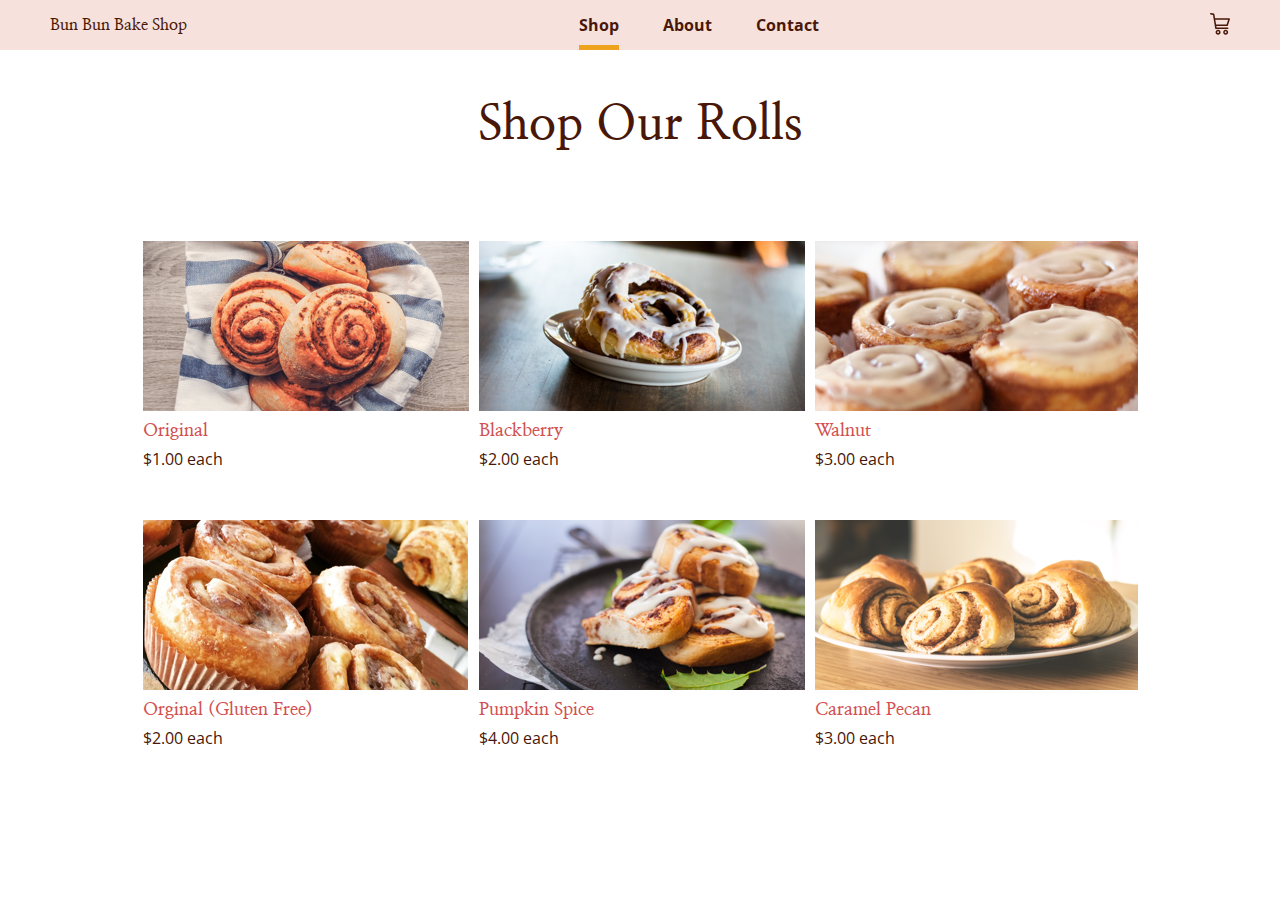
==== shop.html @ 1355c0f0 "shop" ====
<!DOCTYPE html>
<html>

<head>
  <title>Shop Rolls</title>
  <!-- styles -->
  <link rel="stylesheet" type="text/css" href="style.css">
  <!-- fonts (open sans & nanum myeongjo)-->
  <link href="https://fonts.googleapis.com/css?family=Nanum+Myeongjo|Open+Sans&display=swap" rel="stylesheet">
</head>

<body>

  <header class="header-nav">
    <nav>
      <a class="home-header-link" href="home.html">Bun Bun Bake Shop</a>
      <div class="center-nav">
        <a class="main-header-links" style="border-bottom: 5px solid #EDA31E">Shop</a>
        <a class="main-header-links">About</a>
        <a class="main-header-links">Contact</a>
      </div>
      <a class="cart-icon"><img src="carticon.svg"></a>
    </nav>
  </header>

  <div class="shop-grid">
    <div class="shop-title">
      <h2>Shop Our Rolls</h2>
    </div>
    <div class="left-space"></div>
    <div class="product">
      <img src="1_original.png">
      <p class="text-link">Original</p>
      <p class="price">$1.00 each</p>
    </div>
    <div class="product">
      <img src="2_blackberry.png">
      <p class="text-link">Blackberry</p>
      <p class="price">$2.00 each</p>
    </div>
    <div class="product">
      <img src="3_walnut.png">
      <p class="text-link">Walnut</p>
      <p class="price">$3.00 each</p>
    </div>
    <div class="product">
      <img src="4_original_glutenfree.png">
      <p class="text-link">Orginal (Gluten Free)</p>
      <p class="price">$2.00 each</p>
    </div>
    <div class="product">
      <img src="5_pumpkinspice.png">
      <p class="text-link">Pumpkin Spice</p>
      <p class="price">$4.00 each</p>
    </div>
    <div class="product">
      <img src="6_caramelpecan.png">
      <p class="text-link">Caramel Pecan</p>
      <p class="price">$3.00 each</p>
    </div>
    <div class="right-space"></div>
    <div class="bottom-space"></div>
  </div>

</body>

</html>
---- style.css ----
/* All Pages */
body {
  margin: 0;
}

header {
  background-color: #F6E1DC;
  height: 50px;
  line-height: 50px;
  text-align: center;
}

.center-nav {
  display: inline-block;
  margin-left: auto;
  margin-right: auto;
}

.main-header-links {
  margin: 20px;
  text-decoration: none;
  color: #491707;
  font-family: 'Open Sans', sans-serif;
  font-weight: bold;
  font-size: 16px;
  padding-bottom: 9px;
}

.home-header-link {
  font-family: 'Nanum Myeongjo', serif;
  font-weight: bold;
  float: left;
  margin-left: 50px;
  color: #491707;
  text-decoration: none;
  display: inline-block;
}

.cart-icon {
  float: right;
  margin-right: 50px;
  display: inline-block;
  margin-top: 5px;
}

.buttons {
  width: 245px;
  height: 50px;
  text-align: center;
  font-family: 'Open Sans', sans-serif;
  font-size: 18px;
  color: #ffffff;
  background-color: #D25150;
  border-radius: 8px;
  border: #D25150;
}

h2 {
  font-family: 'Nanum Myeongjo', serif;
  font-weight: bold;
  font-size: 48px;
  color: #491707;
}

p {
  font-family: 'Open Sans', sans-serif;
  font-size: 16px;
  color: #491707;
}

/*nav a:hover{
  color: white;
}*/

/* home.html */
#banner {
  background-color: #EDA31E;
  color: #491707;
  font-family: 'Open Sans', sans-serif;
  text-align: center;
  height: 50px;
  line-height: 50px;
}

#bunbun {
  font-family: 'Nanum Myeongjo', serif;
  font-weight: bold;
  font-size: 90px;
  margin-left: 90px;
  margin-bottom: 0;
  margin-top: 80px;
}

#bakeshop {
  margin-left: 90px;
  margin-top: 0;
}

#description {
  font-family: 'Open Sans', sans-serif;
  font-size: 16px;
  padding-right: 130px;
  margin-left: 90px;
  margin-top: 70px;
  margin-bottom: 50px;
}

#shoprolls-button {
  margin-left: 90px;
}

.home-grid {
  display: grid;
  grid-template-columns: 1fr 1fr;
  grid-template-rows: auto;
  color: #491707;
}

#homeimage {
  float: left;
  width: 100%;
  height: 100%;
  object-fit: cover;
}

/* shop.html */
.shop-grid {
  display: grid;
  grid-template: 2fr 3fr 3fr 1fr / repeat(5, 1fr);
  height: auto;
  width: 100%;
  height: 100%;
  grid-column-gap: 10px;
}

.shop-title {
  grid-column: 1 / span 5;
  align-items: center;
  justify-content: center;
  text-align: center;
}

.left-space {
  grid-row: 2 / span 2;
}

.right-space {
  grid-column: 5 / span 1;
  grid-row: 2 /span 2;
}

.bottom-space {
  grid-row: 4 / span 1;
  grid-column: 1 / span 5;
}

.product {
  object-fit: cover;
}

.text-link {
  font-family: 'Nanum Myeongjo', serif;
  font-weight: bold;
  font-size: 18px;
  color: #D25150;
  margin-bottom: 5px;
  margin-top: 5px;
}

.price {
  margin-top: 0;
  margin-bottom: 50px;
}
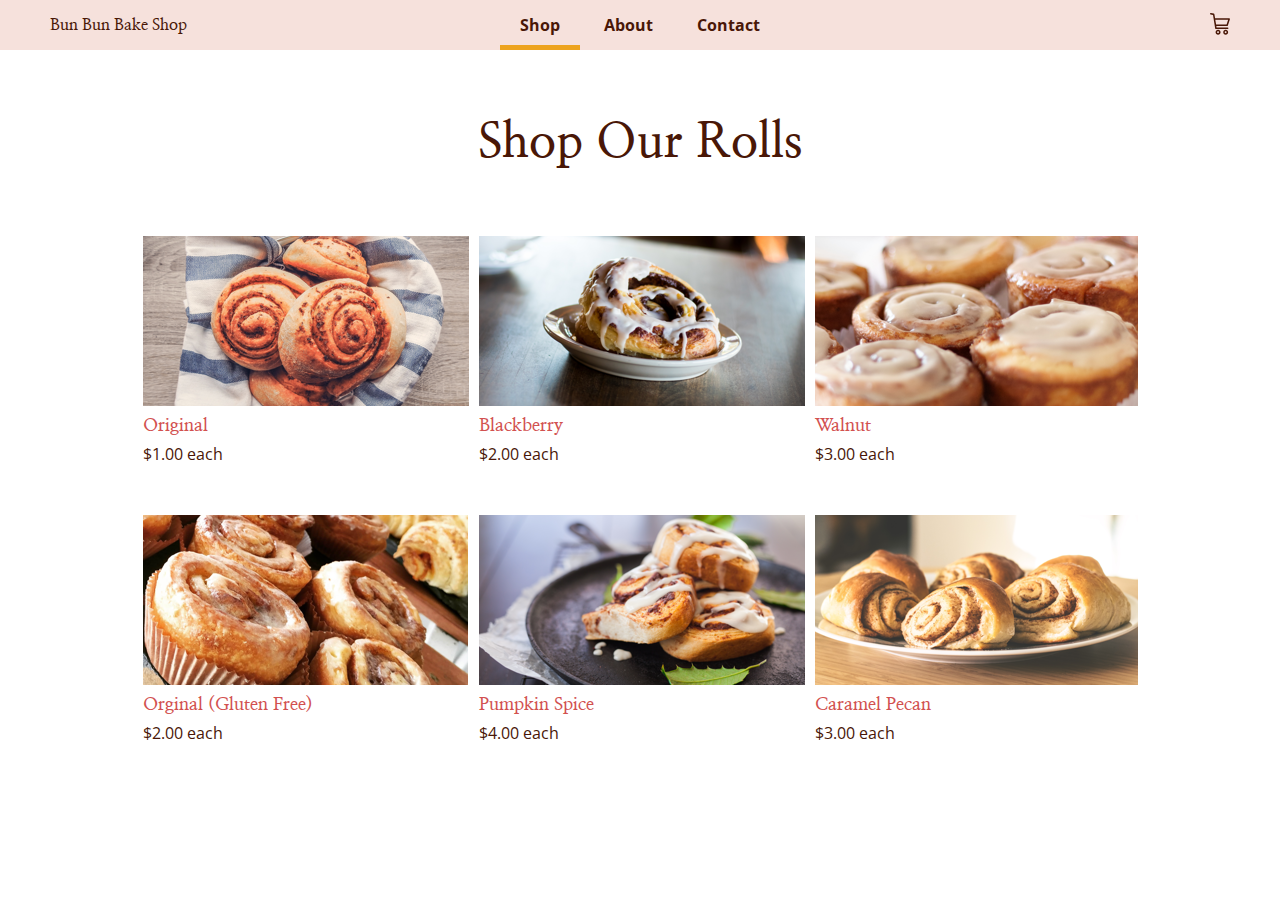
==== commit 9f76061f: "details" ====
--- a/shop.html
+++ b/shop.html
@@ -10,17 +10,18 @@
 </head>
 
 <body>
-
   <header class="header-nav">
-    <nav>
-      <a class="home-header-link" href="home.html">Bun Bun Bake Shop</a>
+      <div class="header-box-left">
+        <a class="home-header-link">Bun Bun Bake Shop</a>
+      </div>
       <div class="center-nav">
-        <a class="main-header-links" style="border-bottom: 5px solid #EDA31E">Shop</a>
+        <a class="main-header-links active" href="shop.html">Shop</a>
         <a class="main-header-links">About</a>
         <a class="main-header-links">Contact</a>
       </div>
-      <a class="cart-icon"><img src="carticon.svg"></a>
-    </nav>
+      <div class="header-box-right">
+        <a class="cart-icon"><img src="carticon.svg"></a>
+      </div>
   </header>
 
   <div class="shop-grid">
--- a/style.css
+++ b/style.css
@@ -7,17 +7,27 @@
   background-color: #F6E1DC;
   height: 50px;
   line-height: 50px;
+  /* text-align: center; */
+}
+
+.header-nav {
+  display: flex;
+}
+.header-box-right, .header-box-left {
+  width:33%;
+}
+.center-nav {
+  /* display: inline-block; */
+  margin-left: auto;
+  margin-right: auto;
+  /* position: absolute; */
+  width:33%;
   text-align: center;
 }
 
-.center-nav {
-  display: inline-block;
-  margin-left: auto;
-  margin-right: auto;
-}
-
 .main-header-links {
-  margin: 20px;
+  padding-left: 20px;
+  padding-right: 20px;
   text-decoration: none;
   color: #491707;
   font-family: 'Open Sans', sans-serif;
@@ -26,10 +36,13 @@
   padding-bottom: 9px;
 }
 
+.active {
+  border-bottom:5px solid #EDA31E;
+}
+
 .home-header-link {
   font-family: 'Nanum Myeongjo', serif;
   font-weight: bold;
-  float: left;
   margin-left: 50px;
   color: #491707;
   text-decoration: none;
@@ -73,7 +86,7 @@
 }*/
 
 /* home.html */
-#banner {
+.banner {
   background-color: #EDA31E;
   color: #491707;
   font-family: 'Open Sans', sans-serif;
@@ -88,7 +101,7 @@
   font-size: 90px;
   margin-left: 90px;
   margin-bottom: 0;
-  margin-top: 80px;
+  margin-top: 210px;
 }
 
 #bakeshop {
@@ -114,12 +127,15 @@
   grid-template-columns: 1fr 1fr;
   grid-template-rows: auto;
   color: #491707;
+  position: fixed;
+  margin-top: -100px;
+  z-index: -1;
 }
 
 #homeimage {
   float: left;
   width: 100%;
-  height: 100%;
+  height: 100vh;
   object-fit: cover;
 }
 
@@ -138,6 +154,7 @@
   align-items: center;
   justify-content: center;
   text-align: center;
+  display: flex;
 }
 
 .left-space {
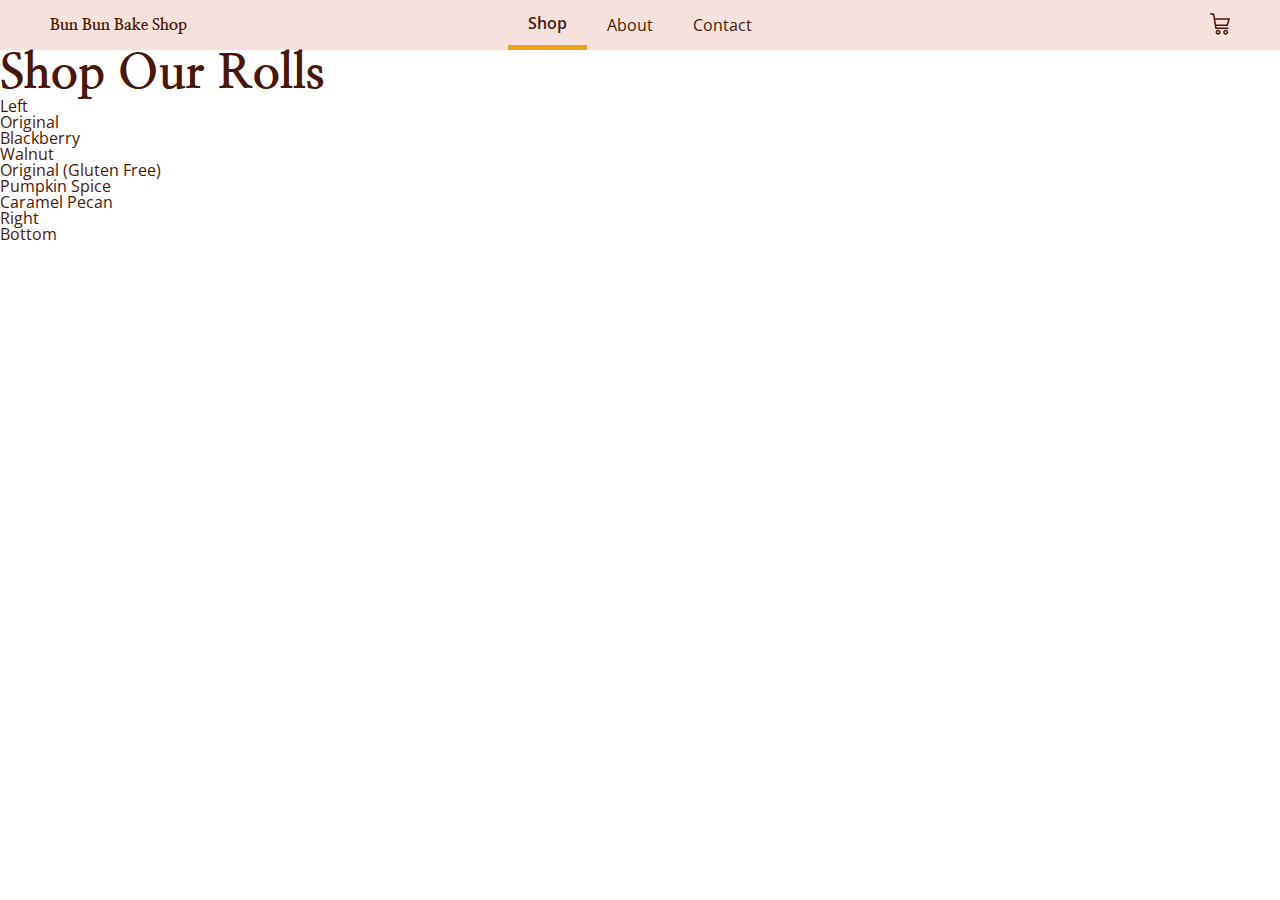
==== commit c2cfcf6b: "updated with new structure" ====
--- a/shop.html
+++ b/shop.html
@@ -1,18 +1,51 @@
 <!DOCTYPE html>
+<html>
+  <head>
+    <title>Shop Our Rolls</title>
+    <!-- fonts -->
+    <link href="https://fonts.googleapis.com/css?family=Nanum+Myeongjo:800|Open+Sans:400,600&display=swap" rel="stylesheet">
+    <!-- style sheets -->
+    <link rel="stylesheet" type="text/css" href="reset.css">
+    <link rel="stylesheet" type="text/css" href="style.css">
+  </head>
+  <body>
+    <header>
+      <a class="dz-home-logo" href="index.html">Bun Bun Bake Shop</a>
+      <div class="dz-center-nav">
+        <a class="dz-main-links active">Shop</a>
+        <a class="dz-main-links">About</a>
+        <a class="dz-main-links">Contact</a>
+      </div>
+      <a class="dz-cart-icon"><img src="images/carticon.svg"></a>
+    </header>
+    <div class="dz-shop-grid">
+      <div class="dz-shop-title"><h1>Shop Our Rolls</h1></div>
+      <div class="dz-left-empty-space">Left</div>
+      <div class="dz-item">Original</div>
+      <div class="dz-item">Blackberry</div>
+      <div class="dz-item">Walnut</div>
+      <div class="dz-item">Original (Gluten Free)</div>
+      <div class="dz-item">Pumpkin Spice</div>
+      <div class="dz-item">Caramel Pecan</div>
+      <div class="dz-right-empty-space">Right</div>
+      <div class="dz-bottom-empty-space">Bottom</div>
+    </div>
+  </body>
+</html>
+
+<!-- old code
 <html>
 
 <head>
   <title>Shop Rolls</title>
-  <!-- styles -->
   <link rel="stylesheet" type="text/css" href="style.css">
-  <!-- fonts (open sans & nanum myeongjo)-->
   <link href="https://fonts.googleapis.com/css?family=Nanum+Myeongjo|Open+Sans&display=swap" rel="stylesheet">
 </head>
 
 <body>
   <header class="header-nav">
       <div class="header-box-left">
-        <a class="home-header-link">Bun Bun Bake Shop</a>
+        <a class="home-header-link" href="home.html">Bun Bun Bake Shop</a>
       </div>
       <div class="center-nav">
         <a class="main-header-links active" href="shop.html">Shop</a>
@@ -66,3 +99,5 @@
 </body>
 
 </html>
+
+-->
--- a/style.css
+++ b/style.css
@@ -1,190 +1,135 @@
-/* All Pages */
-body {
-  margin: 0;
+/* css across all pages ----------------------------- */
+:root {
+  --text-color: #491707;
+  --nanum: 'Nanum Myeongjo', serif;
+}
+
+* {
+  box-sizing: border-box;
+}
+
+html {
+  font-family: 'Open Sans', sans-serif;
+  color: var(--text-color);
+  font-weight: 400;
+}
+
+a {
+  text-decoration: none;
 }
 
 header {
   background-color: #F6E1DC;
   height: 50px;
-  line-height: 50px;
-  /* text-align: center; */
+  display: flex;
+  align-items: center;
 }
 
-.header-nav {
-  display: flex;
-}
-.header-box-right, .header-box-left {
-  width:33%;
-}
-.center-nav {
-  /* display: inline-block; */
-  margin-left: auto;
-  margin-right: auto;
-  /* position: absolute; */
-  width:33%;
-  text-align: center;
+header a {
+  color: var(--text-color);
 }
 
-.main-header-links {
-  padding-left: 20px;
-  padding-right: 20px;
-  text-decoration: none;
-  color: #491707;
-  font-family: 'Open Sans', sans-serif;
-  font-weight: bold;
-  font-size: 16px;
-  padding-bottom: 9px;
+h1 {
+  font-size: 3rem;
+  font-weight: 800;
+  font-family: var(--nanum);
 }
 
-.active {
-  border-bottom:5px solid #EDA31E;
+p {
+  line-height: 1.6;
 }
 
-.home-header-link {
-  font-family: 'Nanum Myeongjo', serif;
-  font-weight: bold;
-  margin-left: 50px;
-  color: #491707;
-  text-decoration: none;
-  display: inline-block;
-}
-
-.cart-icon {
-  float: right;
-  margin-right: 50px;
-  display: inline-block;
-  margin-top: 5px;
-}
-
-.buttons {
-  width: 245px;
+.dz-buttons {
+  min-width: 245px;
   height: 50px;
   text-align: center;
-  font-family: 'Open Sans', sans-serif;
   font-size: 18px;
   color: #ffffff;
   background-color: #D25150;
+  border: #D25150;
   border-radius: 8px;
-  border: #D25150;
+  padding-left: 2rem;
+  padding-right: 2rem;
 }
 
-h2 {
-  font-family: 'Nanum Myeongjo', serif;
-  font-weight: bold;
-  font-size: 48px;
-  color: #491707;
+.dz-main-links.active{
+  border-bottom: 5px solid #EDA31E;
+  font-weight: 600;
 }
 
-p {
-  font-family: 'Open Sans', sans-serif;
-  font-size: 16px;
-  color: #491707;
+.dz-home-logo {
+  font-family: var(--nanum);
+  font-weight: 800;
+  flex: 33%;
+  margin-left: 50px;
 }
 
-/*nav a:hover{
-  color: white;
-}*/
-
-/* home.html */
-.banner {
-  background-color: #EDA31E;
-  color: #491707;
-  font-family: 'Open Sans', sans-serif;
-  text-align: center;
-  height: 50px;
-  line-height: 50px;
+.dz-center-nav {
+  display: flex;
+  flex: 33%;
+  justify-content: center;
 }
 
-#bunbun {
-  font-family: 'Nanum Myeongjo', serif;
-  font-weight: bold;
-  font-size: 90px;
-  margin-left: 90px;
-  margin-bottom: 0;
-  margin-top: 210px;
+.dz-main-links {
+  display: flex;
+  padding-left: 20px;
+  padding-right: 20px;
+  height: 50px;
+  align-items: center;
 }
 
-#bakeshop {
-  margin-left: 90px;
-  margin-top: 0;
+.dz-cart-icon {
+  flex: 33%;
+  text-align: right;
+  margin-right: 50px;
 }
 
-#description {
-  font-family: 'Open Sans', sans-serif;
-  font-size: 16px;
-  padding-right: 130px;
-  margin-left: 90px;
-  margin-top: 70px;
-  margin-bottom: 50px;
+/* home page ---------------------------------------- */
+.dz-banner {
+  background-color: #EDA31E;
+  height: 50px;
+  display: flex;
+  align-items: center;
+  justify-content: center;
 }
 
-#shoprolls-button {
-  margin-left: 90px;
+.dz-main-content {
+  display: flex;
+  height: calc(100vh - 100px);
 }
 
-.home-grid {
-  display: grid;
-  grid-template-columns: 1fr 1fr;
-  grid-template-rows: auto;
-  color: #491707;
-  position: fixed;
-  margin-top: -100px;
-  z-index: -1;
+.dz-left-side, .dz-right-side {
+  flex: none;
+  width: 50%;
 }
 
-#homeimage {
-  float: left;
+.dz-left-side img {
   width: 100%;
-  height: 100vh;
   object-fit: cover;
+  height: calc(100% - 2px);
 }
 
-/* shop.html */
-.shop-grid {
-  display: grid;
-  grid-template: 2fr 3fr 3fr 1fr / repeat(5, 1fr);
-  height: auto;
-  width: 100%;
-  height: 100%;
-  grid-column-gap: 10px;
+.dz-bun-bun {
+  font-size: 6rem;
 }
 
-.shop-title {
-  grid-column: 1 / span 5;
-  align-items: center;
-  justify-content: center;
-  text-align: center;
-  display: flex;
+.dz-right-side {
+  padding-top: 120px;
+  padding-left: 90px;
+  padding-right: 50px;
 }
 
-.left-space {
-  grid-row: 2 / span 2;
+.dz-right-side h1 {
+  margin-bottom: 70px;
 }
 
-.right-space {
-  grid-column: 5 / span 1;
-  grid-row: 2 /span 2;
+.dz-right-side p {
+  margin-bottom: 70px;
 }
 
-.bottom-space {
-  grid-row: 4 / span 1;
-  grid-column: 1 / span 5;
-}
+/* shop page ---------------------------------------- */
 
-.product {
-  object-fit: cover;
-}
 
-.text-link {
-  font-family: 'Nanum Myeongjo', serif;
-  font-weight: bold;
-  font-size: 18px;
-  color: #D25150;
-  margin-bottom: 5px;
-  margin-top: 5px;
-}
 
-.price {
-  margin-top: 0;
-  margin-bottom: 50px;
-}
+
+/* product details page ----------------------------- */
--- a/style.css
+++ b/style.css
@@ -1,190 +1,135 @@
-/* All Pages */
-body {
-  margin: 0;
+/* css across all pages ----------------------------- */
+:root {
+  --text-color: #491707;
+  --nanum: 'Nanum Myeongjo', serif;
+}
+
+* {
+  box-sizing: border-box;
+}
+
+html {
+  font-family: 'Open Sans', sans-serif;
+  color: var(--text-color);
+  font-weight: 400;
+}
+
+a {
+  text-decoration: none;
 }
 
 header {
   background-color: #F6E1DC;
   height: 50px;
-  line-height: 50px;
-  /* text-align: center; */
+  display: flex;
+  align-items: center;
 }
 
-.header-nav {
-  display: flex;
-}
-.header-box-right, .header-box-left {
-  width:33%;
-}
-.center-nav {
-  /* display: inline-block; */
-  margin-left: auto;
-  margin-right: auto;
-  /* position: absolute; */
-  width:33%;
-  text-align: center;
+header a {
+  color: var(--text-color);
 }
 
-.main-header-links {
-  padding-left: 20px;
-  padding-right: 20px;
-  text-decoration: none;
-  color: #491707;
-  font-family: 'Open Sans', sans-serif;
-  font-weight: bold;
-  font-size: 16px;
-  padding-bottom: 9px;
+h1 {
+  font-size: 3rem;
+  font-weight: 800;
+  font-family: var(--nanum);
 }
 
-.active {
-  border-bottom:5px solid #EDA31E;
+p {
+  line-height: 1.6;
 }
 
-.home-header-link {
-  font-family: 'Nanum Myeongjo', serif;
-  font-weight: bold;
-  margin-left: 50px;
-  color: #491707;
-  text-decoration: none;
-  display: inline-block;
-}
-
-.cart-icon {
-  float: right;
-  margin-right: 50px;
-  display: inline-block;
-  margin-top: 5px;
-}
-
-.buttons {
-  width: 245px;
+.dz-buttons {
+  min-width: 245px;
   height: 50px;
   text-align: center;
-  font-family: 'Open Sans', sans-serif;
   font-size: 18px;
   color: #ffffff;
   background-color: #D25150;
+  border: #D25150;
   border-radius: 8px;
-  border: #D25150;
+  padding-left: 2rem;
+  padding-right: 2rem;
 }
 
-h2 {
-  font-family: 'Nanum Myeongjo', serif;
-  font-weight: bold;
-  font-size: 48px;
-  color: #491707;
+.dz-main-links.active{
+  border-bottom: 5px solid #EDA31E;
+  font-weight: 600;
 }
 
-p {
-  font-family: 'Open Sans', sans-serif;
-  font-size: 16px;
-  color: #491707;
+.dz-home-logo {
+  font-family: var(--nanum);
+  font-weight: 800;
+  flex: 33%;
+  margin-left: 50px;
 }
 
-/*nav a:hover{
-  color: white;
-}*/
-
-/* home.html */
-.banner {
-  background-color: #EDA31E;
-  color: #491707;
-  font-family: 'Open Sans', sans-serif;
-  text-align: center;
-  height: 50px;
-  line-height: 50px;
+.dz-center-nav {
+  display: flex;
+  flex: 33%;
+  justify-content: center;
 }
 
-#bunbun {
-  font-family: 'Nanum Myeongjo', serif;
-  font-weight: bold;
-  font-size: 90px;
-  margin-left: 90px;
-  margin-bottom: 0;
-  margin-top: 210px;
+.dz-main-links {
+  display: flex;
+  padding-left: 20px;
+  padding-right: 20px;
+  height: 50px;
+  align-items: center;
 }
 
-#bakeshop {
-  margin-left: 90px;
-  margin-top: 0;
+.dz-cart-icon {
+  flex: 33%;
+  text-align: right;
+  margin-right: 50px;
 }
 
-#description {
-  font-family: 'Open Sans', sans-serif;
-  font-size: 16px;
-  padding-right: 130px;
-  margin-left: 90px;
-  margin-top: 70px;
-  margin-bottom: 50px;
+/* home page ---------------------------------------- */
+.dz-banner {
+  background-color: #EDA31E;
+  height: 50px;
+  display: flex;
+  align-items: center;
+  justify-content: center;
 }
 
-#shoprolls-button {
-  margin-left: 90px;
+.dz-main-content {
+  display: flex;
+  height: calc(100vh - 100px);
 }
 
-.home-grid {
-  display: grid;
-  grid-template-columns: 1fr 1fr;
-  grid-template-rows: auto;
-  color: #491707;
-  position: fixed;
-  margin-top: -100px;
-  z-index: -1;
+.dz-left-side, .dz-right-side {
+  flex: none;
+  width: 50%;
 }
 
-#homeimage {
-  float: left;
+.dz-left-side img {
   width: 100%;
-  height: 100vh;
   object-fit: cover;
+  height: calc(100% - 2px);
 }
 
-/* shop.html */
-.shop-grid {
-  display: grid;
-  grid-template: 2fr 3fr 3fr 1fr / repeat(5, 1fr);
-  height: auto;
-  width: 100%;
-  height: 100%;
-  grid-column-gap: 10px;
+.dz-bun-bun {
+  font-size: 6rem;
 }
 
-.shop-title {
-  grid-column: 1 / span 5;
-  align-items: center;
-  justify-content: center;
-  text-align: center;
-  display: flex;
+.dz-right-side {
+  padding-top: 120px;
+  padding-left: 90px;
+  padding-right: 50px;
 }
 
-.left-space {
-  grid-row: 2 / span 2;
+.dz-right-side h1 {
+  margin-bottom: 70px;
 }
 
-.right-space {
-  grid-column: 5 / span 1;
-  grid-row: 2 /span 2;
+.dz-right-side p {
+  margin-bottom: 70px;
 }
 
-.bottom-space {
-  grid-row: 4 / span 1;
-  grid-column: 1 / span 5;
-}
+/* shop page ---------------------------------------- */
 
-.product {
-  object-fit: cover;
-}
 
-.text-link {
-  font-family: 'Nanum Myeongjo', serif;
-  font-weight: bold;
-  font-size: 18px;
-  color: #D25150;
-  margin-bottom: 5px;
-  margin-top: 5px;
-}
 
-.price {
-  margin-top: 0;
-  margin-bottom: 50px;
-}
+
+/* product details page ----------------------------- */
